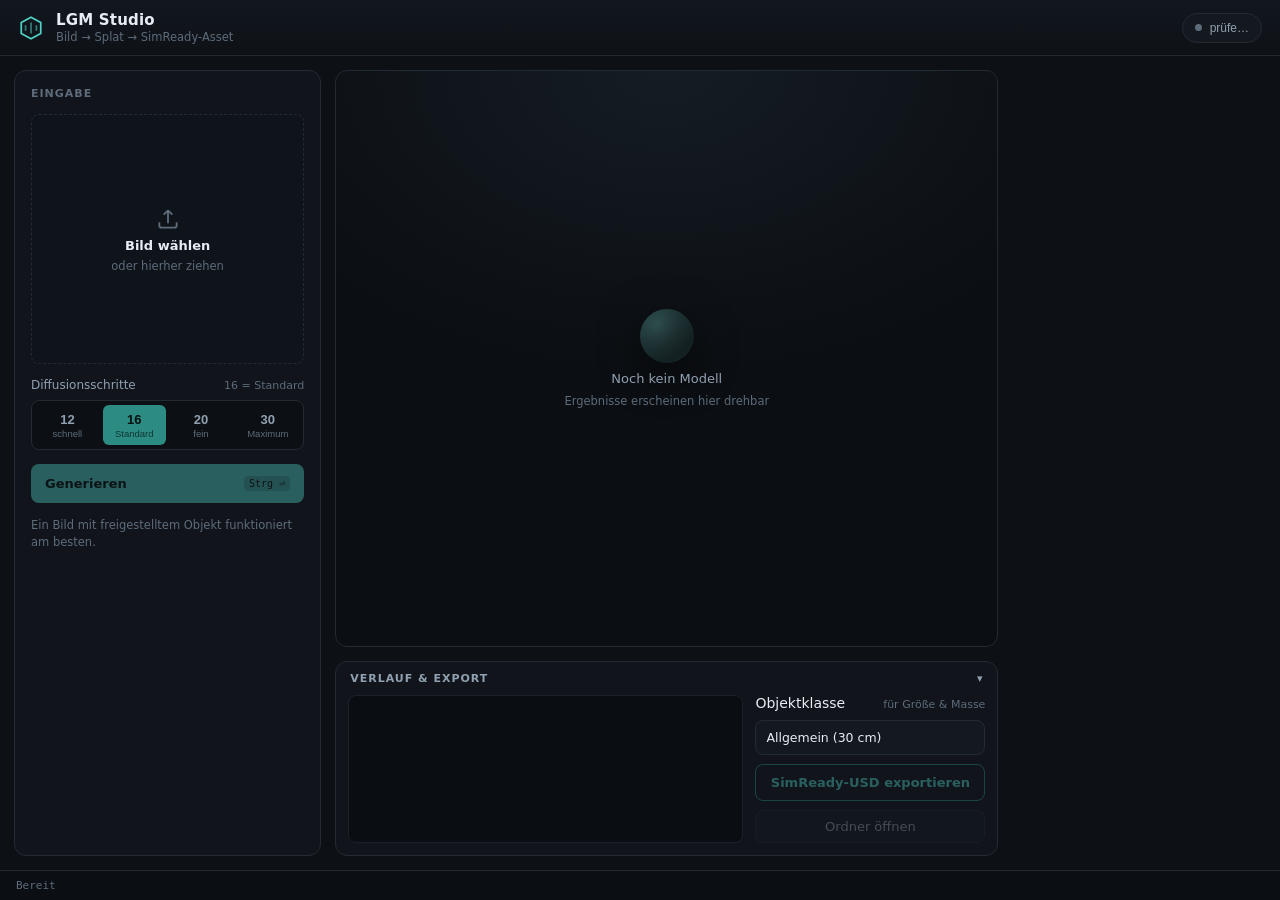
==== studio/ui/index.html @ f3faaca8 "LGM Studio: native App, Splat-Schranke, SimReady-Export - studio/: Tauri-2-App (Rust + WebView2), Mo" ====
<!doctype html>
<html lang="de">
<head>
<meta charset="utf-8" />
<meta name="viewport" content="width=device-width, initial-scale=1" />
<title>LGM Studio</title>
<link rel="stylesheet" href="app.css" />
</head>
<body>

<header class="topbar">
  <div class="brand">
    <svg viewBox="0 0 24 24" aria-hidden="true" class="logo">
      <path d="M12 2 3 7v10l9 5 9-5V7z" fill="none" stroke="currentColor" stroke-width="1.6"/>
      <path d="M12 7v10M7 9.5v5M17 9.5v5" stroke="currentColor" stroke-width="1.6" opacity=".55"/>
    </svg>
    <div>
      <h1>LGM Studio</h1>
      <p class="sub">Bild → Splat → SimReady-Asset</p>
    </div>
  </div>

  <div class="topbar-right">
    <button id="btn-env" class="chip" title="Umgebung prüfen">
      <span class="dot" id="env-dot"></span><span id="env-text">prüfe…</span>
    </button>
  </div>
</header>

<main class="layout">

  <!-- ------------------------------------------------ links: Eingabe -->
  <aside class="panel">
    <h2>Eingabe</h2>

    <div id="dropzone" class="dropzone" tabindex="0" role="button"
         aria-label="Bild auswählen oder hierher ziehen">
      <img id="preview" alt="" hidden />
      <div class="dz-hint" id="dz-hint">
        <svg viewBox="0 0 24 24" class="dz-icon" aria-hidden="true">
          <path d="M12 16V4m0 0L8 8m4-4 4 4" fill="none" stroke="currentColor" stroke-width="1.7"/>
          <path d="M4 15v3a2 2 0 0 0 2 2h12a2 2 0 0 0 2-2v-3" fill="none" stroke="currentColor" stroke-width="1.7"/>
        </svg>
        <strong>Bild wählen</strong>
        <span>oder hierher ziehen</span>
      </div>
    </div>

    <div class="field">
      <div class="field-head">
        <label>Diffusionsschritte</label>
        <span class="muted" id="steps-note">16 = Standard</span>
      </div>
      <div class="segmented" id="steps" role="group" aria-label="Diffusionsschritte">
        <button data-steps="12">12<span>schnell</span></button>
        <button data-steps="16" class="active">16<span>Standard</span></button>
        <button data-steps="20">20<span>fein</span></button>
        <button data-steps="30">30<span>Maximum</span></button>
      </div>
    </div>

    <button id="btn-generate" class="primary" disabled>
      <span>Generieren</span>
      <kbd>Strg ⏎</kbd>
    </button>

    <p class="hint" id="hint">Ein Bild mit freigestelltem Objekt funktioniert am besten.</p>
  </aside>

  <!-- ------------------------------------------------ rechts: Bühne + Konsole -->
  <section class="right">
    <section class="stage">
      <canvas id="canvas"></canvas>

      <div class="stage-empty" id="stage-empty">
        <div class="orb"></div>
        <p>Noch kein Modell</p>
        <span>Ergebnisse erscheinen hier drehbar</span>
      </div>

      <div class="stage-toolbar" id="stage-toolbar" hidden>
        <button id="btn-rotate" class="ghost" title="Automatisch drehen">⟳</button>
        <button id="btn-reset" class="ghost" title="Ansicht zurücksetzen">⌂</button>
        <span class="stat" id="stat"></span>
      </div>

      <div class="stage-loading" id="stage-loading" hidden>
        <div class="spinner"></div>
        <p id="loading-text">Generiere…</p>
        <div class="bar"><i id="bar-fill"></i></div>
        <span class="muted" id="loading-eta"></span>
      </div>
    </section>

    <section class="drawer" id="drawer">
      <button class="drawer-head" id="drawer-toggle" aria-expanded="true">
        <span>Verlauf &amp; Export</span>
        <span class="chev">▾</span>
      </button>

      <div class="drawer-body" id="drawer-body">
        <div class="log" id="log" aria-live="polite"></div>

        <div class="actions">
          <label class="field-head" for="obj-class">Objektklasse <span class="muted">für Größe &amp; Masse</span></label>
          <select id="obj-class">
            <option value="generic">Allgemein (30 cm)</option>
            <option value="mug">Tasse (9 cm)</option>
            <option value="bottle">Flasche (25 cm)</option>
            <option value="bowl">Schale (18 cm)</option>
            <option value="box">Kiste (30 cm)</option>
            <option value="chair">Stuhl (90 cm)</option>
            <option value="tool">Werkzeug (25 cm)</option>
            <option value="toy">Spielzeug (15 cm)</option>
          </select>

          <button id="btn-export" class="secondary" disabled>SimReady-USD exportieren</button>
          <button id="btn-folder" class="ghost wide" disabled>Ordner öffnen</button>
        </div>
      </div>
    </section>
  </section>
</main>

<footer class="statusbar">
  <span id="status">Bereit</span>
  <span class="right" id="status-right"></span>
</footer>

<!-- Einrichtung: Modelle fehlen beim ersten Start -->
<div class="setup" id="setup" hidden>
  <div class="setup-card">
    <h2>Modelle herunterladen</h2>
    <p class="setup-lead">
      LGM Studio braucht einmalig <strong id="setup-size">4,8 GB</strong> an
      Modellgewichten. Danach läuft alles offline.
    </p>

    <div class="setup-bar"><i id="setup-fill"></i></div>
    <div class="setup-meta">
      <span id="setup-file">bereit</span>
      <span id="setup-eta"></span>
    </div>

    <div class="setup-actions">
      <button id="setup-start" class="primary"><span>Herunterladen</span></button>
      <button id="setup-cancel" class="ghost" hidden>Abbrechen</button>
    </div>

    <p class="hint" id="setup-hint"></p>
  </div>
</div>

<script type="module" src="app.js"></script>
</body>
</html>
---- studio/ui/app.css ----
/* LGM Studio -- Design-Tokens und Layout.
   Dunkel, weil 3D-Inhalte auf dunklem Grund besser lesbar sind und weil das
   Fenster oft neben einem Viewer steht. */

:root {
  --bg: #0d1014;
  --bg-raised: #141920;
  --bg-panel: #11151b;
  --line: #222a34;
  --line-soft: #1a212a;
  --text: #e6edf3;
  --text-dim: #90a0b0;
  --text-faint: #5d6b7a;
  --accent: #4fd1c5;
  --accent-dim: #2c8c84;
  --warn: #e3b341;
  --err: #f07178;
  --radius: 12px;
  --radius-sm: 8px;
  --shadow: 0 10px 30px rgba(0, 0, 0, .35);
  --mono: ui-monospace, "Cascadia Mono", "Consolas", monospace;
  --sans: "Segoe UI Variable Text", "Segoe UI", system-ui, sans-serif;
}

* { box-sizing: border-box; }

/* Das hidden-Attribut muss jedes Layout gewinnen -- sonst stehen Overlays
   von Anfang an im Bild, weil display:grid es ueberschreibt. */
[hidden] { display: none !important; }

html, body {
  height: 100%;
  margin: 0;
  background: var(--bg);
  color: var(--text);
  font-family: var(--sans);
  font-size: 14px;
  overflow: hidden;
}

body {
  display: grid;
  grid-template-rows: 56px 1fr 30px;
  height: 100vh;
}

/* ------------------------------------------------------------- Kopfzeile */

.topbar {
  display: flex;
  align-items: center;
  justify-content: space-between;
  padding: 0 18px;
  border-bottom: 1px solid var(--line);
  background: linear-gradient(180deg, #12171e, #0e1217);
}

.brand { display: flex; align-items: center; gap: 12px; }
.logo { width: 26px; height: 26px; color: var(--accent); }
.brand h1 { font-size: 15px; margin: 0; font-weight: 600; letter-spacing: .2px; }
.brand .sub { margin: 1px 0 0; font-size: 11.5px; color: var(--text-faint); }

.chip {
  display: inline-flex; align-items: center; gap: 8px;
  padding: 7px 12px;
  background: var(--bg-raised);
  border: 1px solid var(--line);
  border-radius: 999px;
  color: var(--text-dim);
  font-size: 12px;
  cursor: pointer;
}
.chip:hover { border-color: var(--accent-dim); color: var(--text); }
.dot { width: 7px; height: 7px; border-radius: 50%; background: var(--text-faint); }
.dot.ok { background: var(--accent); box-shadow: 0 0 0 3px rgba(79, 209, 197, .12); }
.dot.err { background: var(--err); box-shadow: 0 0 0 3px rgba(240, 113, 120, .12); }

/* ------------------------------------------------------------- Raster */

.layout {
  /* Zwei Spalten statt drei: die Konsole liegt unter der Buehne. Drei feste
     Spalten waren bei 1094 px Fensterbreite nicht unterzubringen. */
  display: grid;
  grid-template-columns: clamp(200px, 24vw, 320px) minmax(0, 1fr);
  gap: 14px;
  padding: 14px;
  /* Rechts bleibt Platz frei: WebView2 legt den Viewport hier ~1,27x breiter an
     als das Fenster, der rechte Rand ist also nicht sichtbar. Inhalte davor
     halten ist billiger als die DPI-Awareness des Prozesses zu reparieren. */
  padding-right: 22vw;
  min-height: 0;
  min-width: 0;
  overflow: hidden;
}

.right {
  display: grid;
  grid-template-rows: minmax(0, 1fr) auto;
  gap: 14px;
  min-height: 0;
  min-width: 0;
}

.drawer {
  background: var(--bg-panel);
  border: 1px solid var(--line);
  border-radius: var(--radius);
  display: grid;
  grid-template-rows: auto minmax(0, 1fr);
  min-height: 0;
  overflow: hidden;
}
.drawer-head {
  appearance: none;
  border: 0;
  background: transparent;
  color: var(--text-dim);
  font: 600 11px var(--sans);
  letter-spacing: .09em;
  text-transform: uppercase;
  padding: 10px 14px;
  display: flex;
  justify-content: space-between;
  align-items: center;
  cursor: pointer;
}
.drawer-head:hover { color: var(--text); }
.drawer-head .chev { transition: transform .15s; }
.drawer.closed .drawer-head .chev { transform: rotate(-90deg); }
.drawer.closed .drawer-body { display: none; }

.drawer-body {
  display: grid;
  grid-template-columns: minmax(0, 1fr) 230px;
  gap: 12px;
  padding: 0 12px 12px;
  min-height: 0;
}
.drawer-body .log { max-height: 150px; }
.drawer-body .actions { align-content: start; }

.panel {
  background: var(--bg-panel);
  border: 1px solid var(--line);
  border-radius: var(--radius);
  padding: 16px;
  display: flex;
  flex-direction: column;
  gap: 14px;
  min-height: 0;
  /* ohne min-width:0 zwingt der Inhalt die Spalte breiter als das Fenster */
  min-width: 0;
  overflow: hidden;
}

.panel h2 {
  margin: 0;
  font-size: 11px;
  font-weight: 600;
  letter-spacing: .09em;
  text-transform: uppercase;
  color: var(--text-faint);
}

/* ------------------------------------------------------------- Eingabe */

.dropzone {
  position: relative;
  border: 1.5px dashed var(--line);
  border-radius: var(--radius-sm);
  background: #0f141a;
  flex: 1 1 auto;
  min-height: 140px;
  max-height: 250px;
  display: grid;
  place-items: center;
  cursor: pointer;
  transition: border-color .15s, background .15s;
  overflow: hidden;
}
.dropzone:hover, .dropzone:focus-visible { border-color: var(--accent-dim); outline: none; }
.dropzone.over { border-color: var(--accent); background: #10201f; }
.dropzone img { width: 100%; height: 100%; object-fit: contain; }

.dz-hint { display: grid; justify-items: center; gap: 6px; color: var(--text-dim); text-align: center; }
.dz-hint strong { font-size: 13px; color: var(--text); font-weight: 600; }
.dz-hint span { font-size: 11.5px; color: var(--text-faint); }
.dz-icon { width: 26px; height: 26px; color: var(--text-faint); }

.field { display: grid; gap: 8px; }
.field-head { display: flex; align-items: baseline; justify-content: space-between; }
.field-head label { font-size: 12px; color: var(--text-dim); }
.muted { color: var(--text-faint); font-size: 11px; }

.segmented {
  display: grid;
  grid-template-columns: repeat(4, 1fr);
  gap: 4px;
  background: #0c1015;
  border: 1px solid var(--line);
  border-radius: var(--radius-sm);
  padding: 4px;
}
.segmented button {
  appearance: none;
  border: 0;
  background: transparent;
  color: var(--text-dim);
  border-radius: 6px;
  padding: 7px 0 6px;
  font-size: 13px;
  font-weight: 600;
  cursor: pointer;
  display: grid;
  gap: 1px;
  transition: background .12s, color .12s;
}
.segmented button span { font-size: 9.5px; font-weight: 400; color: var(--text-faint); }
.segmented button:hover { background: #161d25; color: var(--text); }
.segmented button.active { background: var(--accent-dim); color: #06110f; }
.segmented button.active span { color: rgba(6, 17, 15, .7); }

.primary, .secondary, .ghost {
  appearance: none;
  border-radius: var(--radius-sm);
  font-family: inherit;
  font-size: 13px;
  font-weight: 600;
  cursor: pointer;
  transition: transform .06s, background .12s, border-color .12s, opacity .12s;
}
.primary:active, .secondary:active { transform: translateY(1px); }
.primary {
  border: 0;
  padding: 12px 14px;
  background: var(--accent);
  color: #06110f;
  display: flex; align-items: center; justify-content: space-between;
}
.primary:hover:not(:disabled) { background: #5ee0d3; }
.primary:disabled, .secondary:disabled, .ghost:disabled { opacity: .4; cursor: not-allowed; }
.primary kbd {
  font: 10px var(--mono);
  background: rgba(6, 17, 15, .18);
  padding: 2px 5px;
  border-radius: 4px;
}

.secondary {
  border: 1px solid var(--accent-dim);
  background: transparent;
  color: var(--accent);
  padding: 10px 12px;
}
.secondary:hover:not(:disabled) { background: rgba(79, 209, 197, .08); }

.ghost {
  border: 1px solid var(--line);
  background: var(--bg-raised);
  color: var(--text-dim);
  padding: 8px 10px;
  font-weight: 500;
}
.ghost:hover:not(:disabled) { color: var(--text); border-color: var(--accent-dim); }
.ghost.wide { width: 100%; }

.hint { margin: 0; font-size: 11.5px; line-height: 1.45; color: var(--text-faint); }

/* ------------------------------------------------------------- Bühne */

.stage {
  position: relative;
  background:
    radial-gradient(120% 90% at 50% 0%, #151c24 0%, #0b0e12 60%),
    var(--bg);
  border: 1px solid var(--line);
  border-radius: var(--radius);
  overflow: hidden;
  min-height: 0;
  min-width: 0;
}
#canvas { width: 100%; height: 100%; display: block; }

.stage-empty {
  position: absolute; inset: 0;
  display: grid; place-content: center; justify-items: center; gap: 8px;
  color: var(--text-faint); text-align: center; pointer-events: none;
}
.stage-empty p { margin: 0; font-size: 13px; color: var(--text-dim); }
.stage-empty span { font-size: 11.5px; }

.orb {
  width: 54px; height: 54px; border-radius: 50%;
  background: radial-gradient(circle at 32% 28%, #2e4a4a, #101619 70%);
  box-shadow: inset 0 0 24px rgba(79, 209, 197, .12), 0 10px 40px rgba(0, 0, 0, .5);
  animation: float 5s ease-in-out infinite;
}
@keyframes float { 0%,100% { transform: translateY(0) } 50% { transform: translateY(-7px) } }

.stage-toolbar {
  position: absolute; left: 12px; bottom: 12px;
  display: flex; align-items: center; gap: 6px;
  background: rgba(10, 14, 18, .72);
  backdrop-filter: blur(8px);
  border: 1px solid var(--line);
  border-radius: 999px;
  padding: 5px;
}
.stage-toolbar .ghost { border: 0; background: transparent; padding: 5px 8px; }
.stat { font: 11px var(--mono); color: var(--text-faint); padding: 0 8px; }

.stage-loading {
  position: absolute; inset: 0;
  display: grid; place-content: center; justify-items: center; gap: 10px;
  background: rgba(8, 11, 14, .78);
  backdrop-filter: blur(2px);
}
.stage-loading p { margin: 0; font-size: 13px; color: var(--text); }
.spinner {
  width: 26px; height: 26px; border-radius: 50%;
  border: 2px solid var(--line);
  border-top-color: var(--accent);
  animation: spin .9s linear infinite;
}
@keyframes spin { to { transform: rotate(360deg) } }
.bar { width: 180px; height: 3px; background: #1b232c; border-radius: 2px; overflow: hidden; }
.bar i { display: block; height: 100%; width: 0; background: var(--accent); transition: width .25s ease; }

/* ------------------------------------------------------------- Verlauf */

.log {
  flex: 1;
  min-height: 0;
  overflow: auto;
  background: #0a0e12;
  border: 1px solid var(--line-soft);
  border-radius: var(--radius-sm);
  padding: 10px;
  font: 11.5px/1.55 var(--mono);
  color: var(--text-dim);
  white-space: pre-wrap;
  word-break: break-word;
  scrollbar-width: thin;
}
.log .ok { color: var(--accent); }
.log .err { color: var(--err); }
.log .dim { color: var(--text-faint); }

.actions { display: grid; gap: 9px; }
select {
  appearance: none;
  width: 100%;
  background: var(--bg-raised);
  color: var(--text);
  border: 1px solid var(--line);
  border-radius: var(--radius-sm);
  padding: 9px 10px;
  font-family: inherit;
  font-size: 12.5px;
  cursor: pointer;
}
select:focus-visible { outline: 1px solid var(--accent-dim); }

/* ------------------------------------------------------------- Einrichtung */

.setup {
  position: fixed;
  inset: 0;
  background: rgba(6, 9, 12, .82);
  backdrop-filter: blur(6px);
  display: grid;
  place-items: center;
  z-index: 50;
}

.setup-card {
  width: min(560px, calc(100vw - 48px));
  background: var(--bg-panel);
  border: 1px solid var(--line);
  border-radius: 16px;
  padding: 26px;
  box-shadow: var(--shadow);
  display: grid;
  gap: 14px;
}

.setup-card h2 { margin: 0; font-size: 17px; font-weight: 600; }
.setup-lead { margin: 0; color: var(--text-dim); font-size: 13px; line-height: 1.5; }
.setup-lead strong { color: var(--text); }

.setup-bar {
  height: 6px;
  background: #0b0f13;
  border: 1px solid var(--line-soft);
  border-radius: 4px;
  overflow: hidden;
}
.setup-bar i {
  display: block;
  height: 100%;
  width: 0;
  background: linear-gradient(90deg, var(--accent-dim), var(--accent));
  transition: width .2s ease;
}

.setup-meta {
  display: flex;
  justify-content: space-between;
  gap: 14px;
  font: 11.5px var(--mono);
  color: var(--text-faint);
  min-height: 15px;
}
/* Dateiname darf ellipsiert werden, die Restzeit nicht umbrechen */
#setup-file { flex: 1 1 auto; overflow: hidden; text-overflow: ellipsis; white-space: nowrap; }
#setup-eta { flex: 0 0 auto; white-space: nowrap; }

.setup-actions { display: flex; gap: 8px; }
.setup-actions .primary { flex: 1; justify-content: center; }
.setup-actions .ghost { min-width: 110px; }

.statusbar {
  display: flex; align-items: center; justify-content: space-between;
  padding: 0 16px;
  border-top: 1px solid var(--line);
  background: #0b0f13;
  font: 11px var(--mono);
  color: var(--text-faint);
}
.statusbar .right { color: var(--text-faint); }
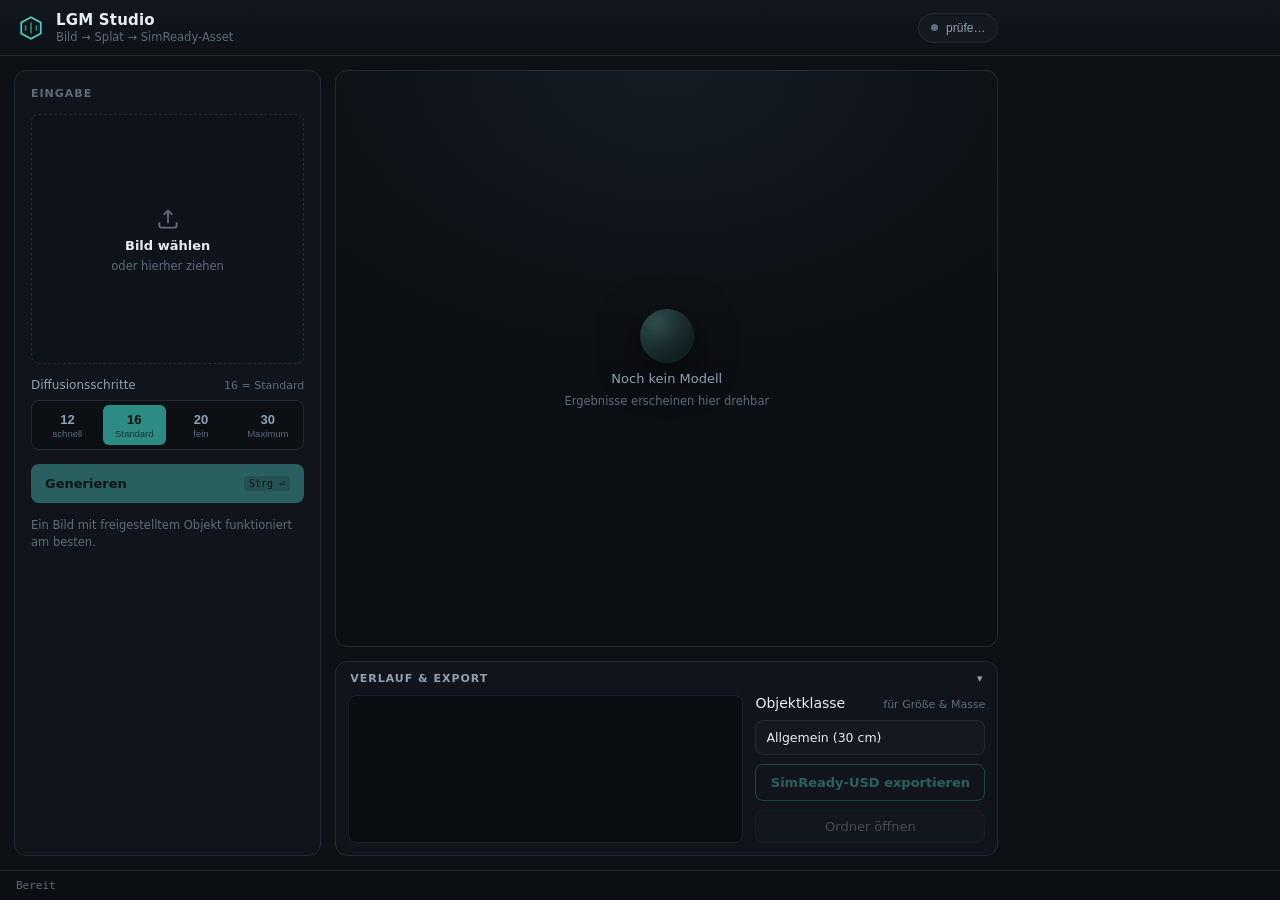
==== commit 25897b7e: "Python-Quellen im Bundle, Update-Pruefung, Umgebungscheck korrigiert" ====
--- a/studio/ui/index.html
+++ b/studio/ui/index.html
@@ -21,6 +21,9 @@
   </div>
 
   <div class="topbar-right">
+    <button id="btn-update" class="chip update" hidden title="Update installieren">
+      Update <strong id="update-ver"></strong>
+    </button>
     <button id="btn-env" class="chip" title="Umgebung prüfen">
       <span class="dot" id="env-dot"></span><span id="env-text">prüfe…</span>
     </button>
--- a/studio/ui/app.css
+++ b/studio/ui/app.css
@@ -51,6 +51,9 @@
   align-items: center;
   justify-content: space-between;
   padding: 0 18px;
+  /* Rechts derselbe Freihalte-Streifen wie im Layout: sonst liegen die Chips
+     im nicht sichtbaren Bereich (WebView2-Viewport ~1,27x Fensterbreite). */
+  padding-right: 22vw;
   border-bottom: 1px solid var(--line);
   background: linear-gradient(180deg, #12171e, #0e1217);
 }
@@ -71,6 +74,12 @@
   cursor: pointer;
 }
 .chip:hover { border-color: var(--accent-dim); color: var(--text); }
+.chip.update {
+  border-color: var(--accent-dim);
+  color: var(--accent);
+  background: rgba(79, 209, 197, .08);
+}
+.chip.update strong { font-weight: 600; }
 .dot { width: 7px; height: 7px; border-radius: 50%; background: var(--text-faint); }
 .dot.ok { background: var(--accent); box-shadow: 0 0 0 3px rgba(79, 209, 197, .12); }
 .dot.err { background: var(--err); box-shadow: 0 0 0 3px rgba(240, 113, 120, .12); }
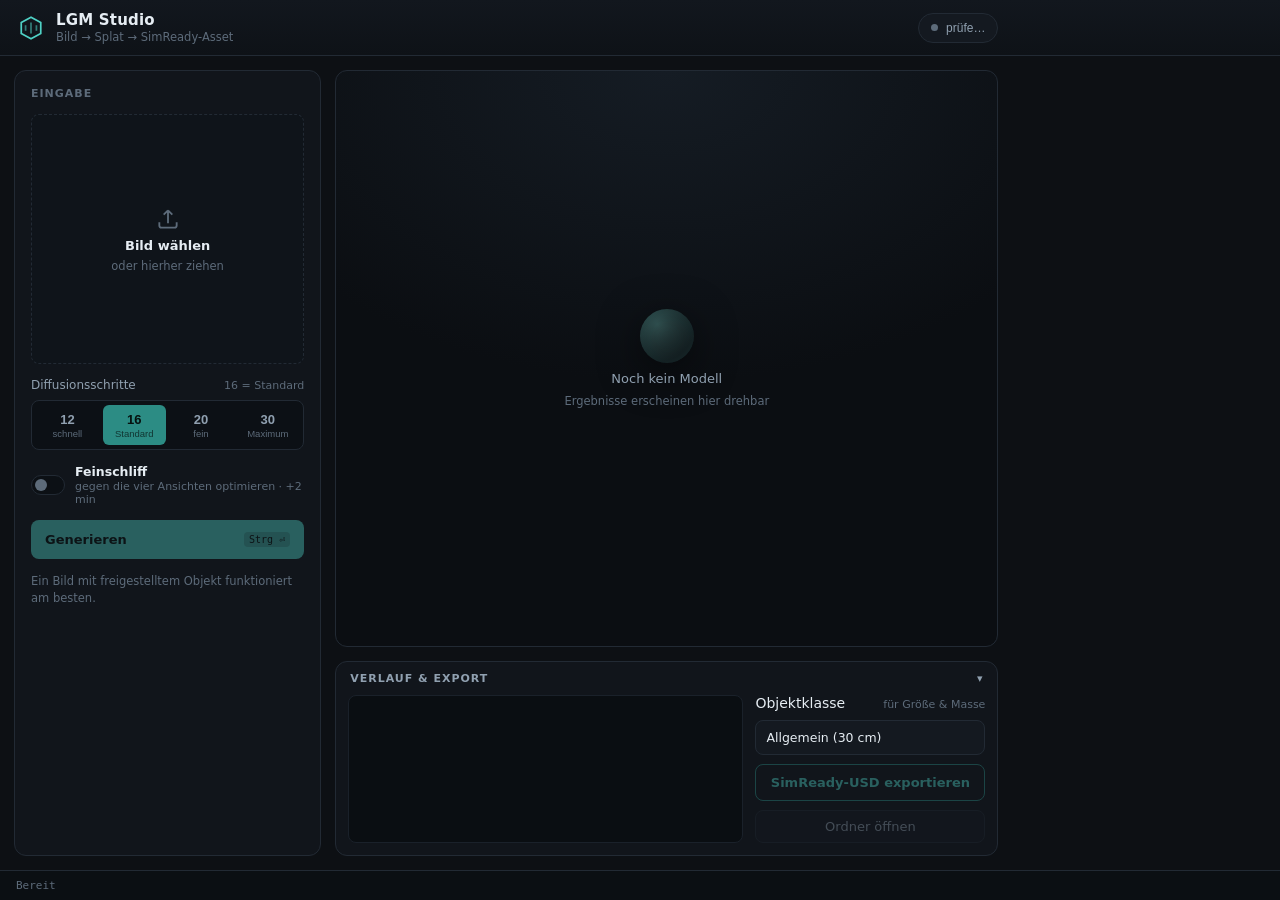
==== commit eb2738bd: "Feinschliff ohne CUDA: eigener differenzierbarer Splat-Renderer diff_gaussian_rasterization ist eine" ====
--- a/studio/ui/index.html
+++ b/studio/ui/index.html
@@ -61,6 +61,15 @@
         <button data-steps="30">30<span>Maximum</span></button>
       </div>
     </div>
+
+    <label class="toggle" for="refine-on">
+      <input type="checkbox" id="refine-on" />
+      <span class="toggle-track" aria-hidden="true"></span>
+      <span class="toggle-text">
+        <strong>Feinschliff</strong>
+        <em id="refine-note">gegen die vier Ansichten optimieren · +2 min</em>
+      </span>
+    </label>
 
     <button id="btn-generate" class="primary" disabled>
       <span>Generieren</span>
--- a/studio/ui/app.css
+++ b/studio/ui/app.css
@@ -201,6 +201,44 @@
 .field-head label { font-size: 12px; color: var(--text-dim); }
 .muted { color: var(--text-faint); font-size: 11px; }
 
+/* Schalter fuer den Feinschliff: eigener Track statt System-Checkbox,
+   damit er sich in die dunkle Oberflaeche einfuegt. */
+.toggle {
+  display: grid;
+  grid-template-columns: auto 1fr;
+  align-items: center;
+  gap: 10px;
+  cursor: pointer;
+  user-select: none;
+}
+.toggle input { position: absolute; opacity: 0; pointer-events: none; }
+.toggle-track {
+  position: relative;
+  width: 34px;
+  height: 20px;
+  border-radius: 999px;
+  background: #0c1015;
+  border: 1px solid var(--line);
+  transition: background .14s, border-color .14s;
+}
+.toggle-track::after {
+  content: "";
+  position: absolute;
+  top: 3px;
+  left: 3px;
+  width: 12px;
+  height: 12px;
+  border-radius: 50%;
+  background: var(--text-faint);
+  transition: transform .14s, background .14s;
+}
+.toggle input:checked + .toggle-track { background: rgba(94, 234, 212, .18); border-color: rgba(94, 234, 212, .55); }
+.toggle input:checked + .toggle-track::after { transform: translateX(14px); background: #5eead4; }
+.toggle input:focus-visible + .toggle-track { outline: 2px solid rgba(94, 234, 212, .5); outline-offset: 2px; }
+.toggle-text { display: grid; gap: 1px; }
+.toggle-text strong { font-size: 12.5px; font-weight: 600; color: var(--text); }
+.toggle-text em { font-style: normal; font-size: 11px; color: var(--text-faint); }
+
 .segmented {
   display: grid;
   grid-template-columns: repeat(4, 1fr);
